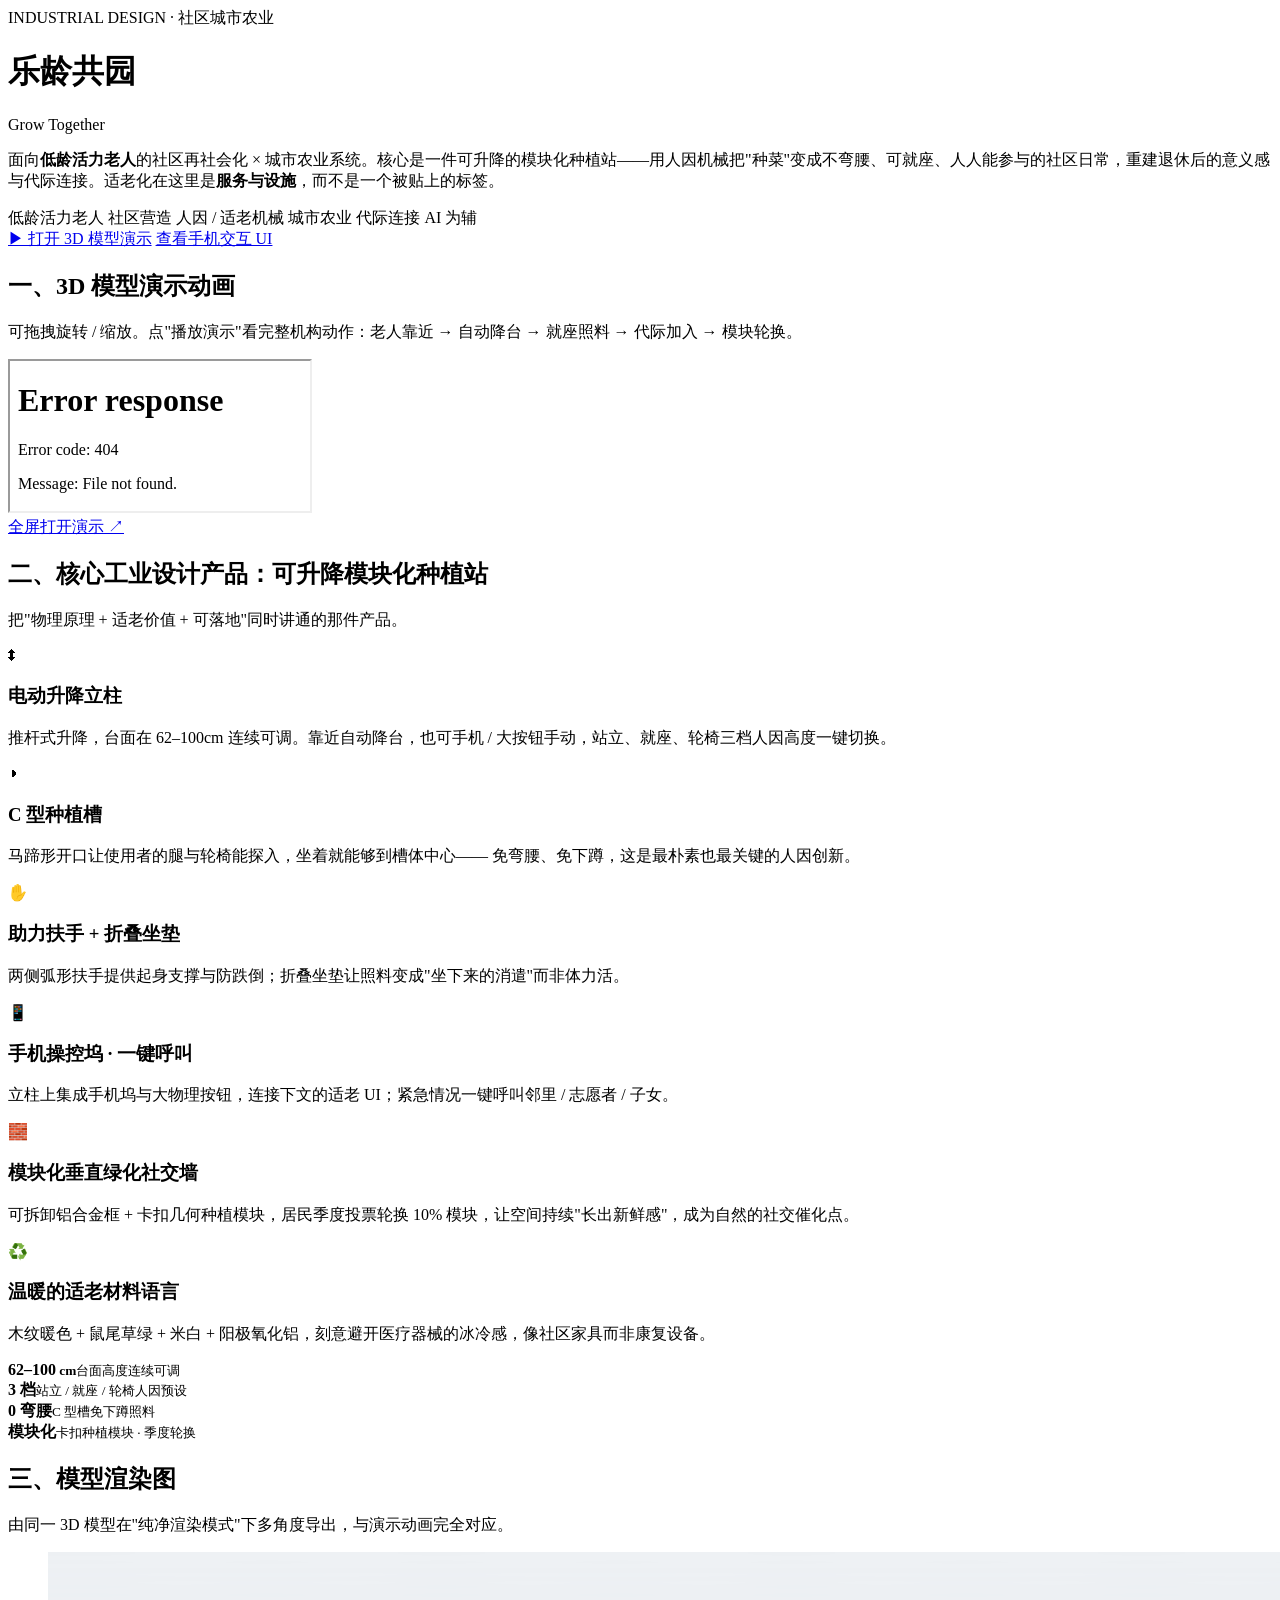
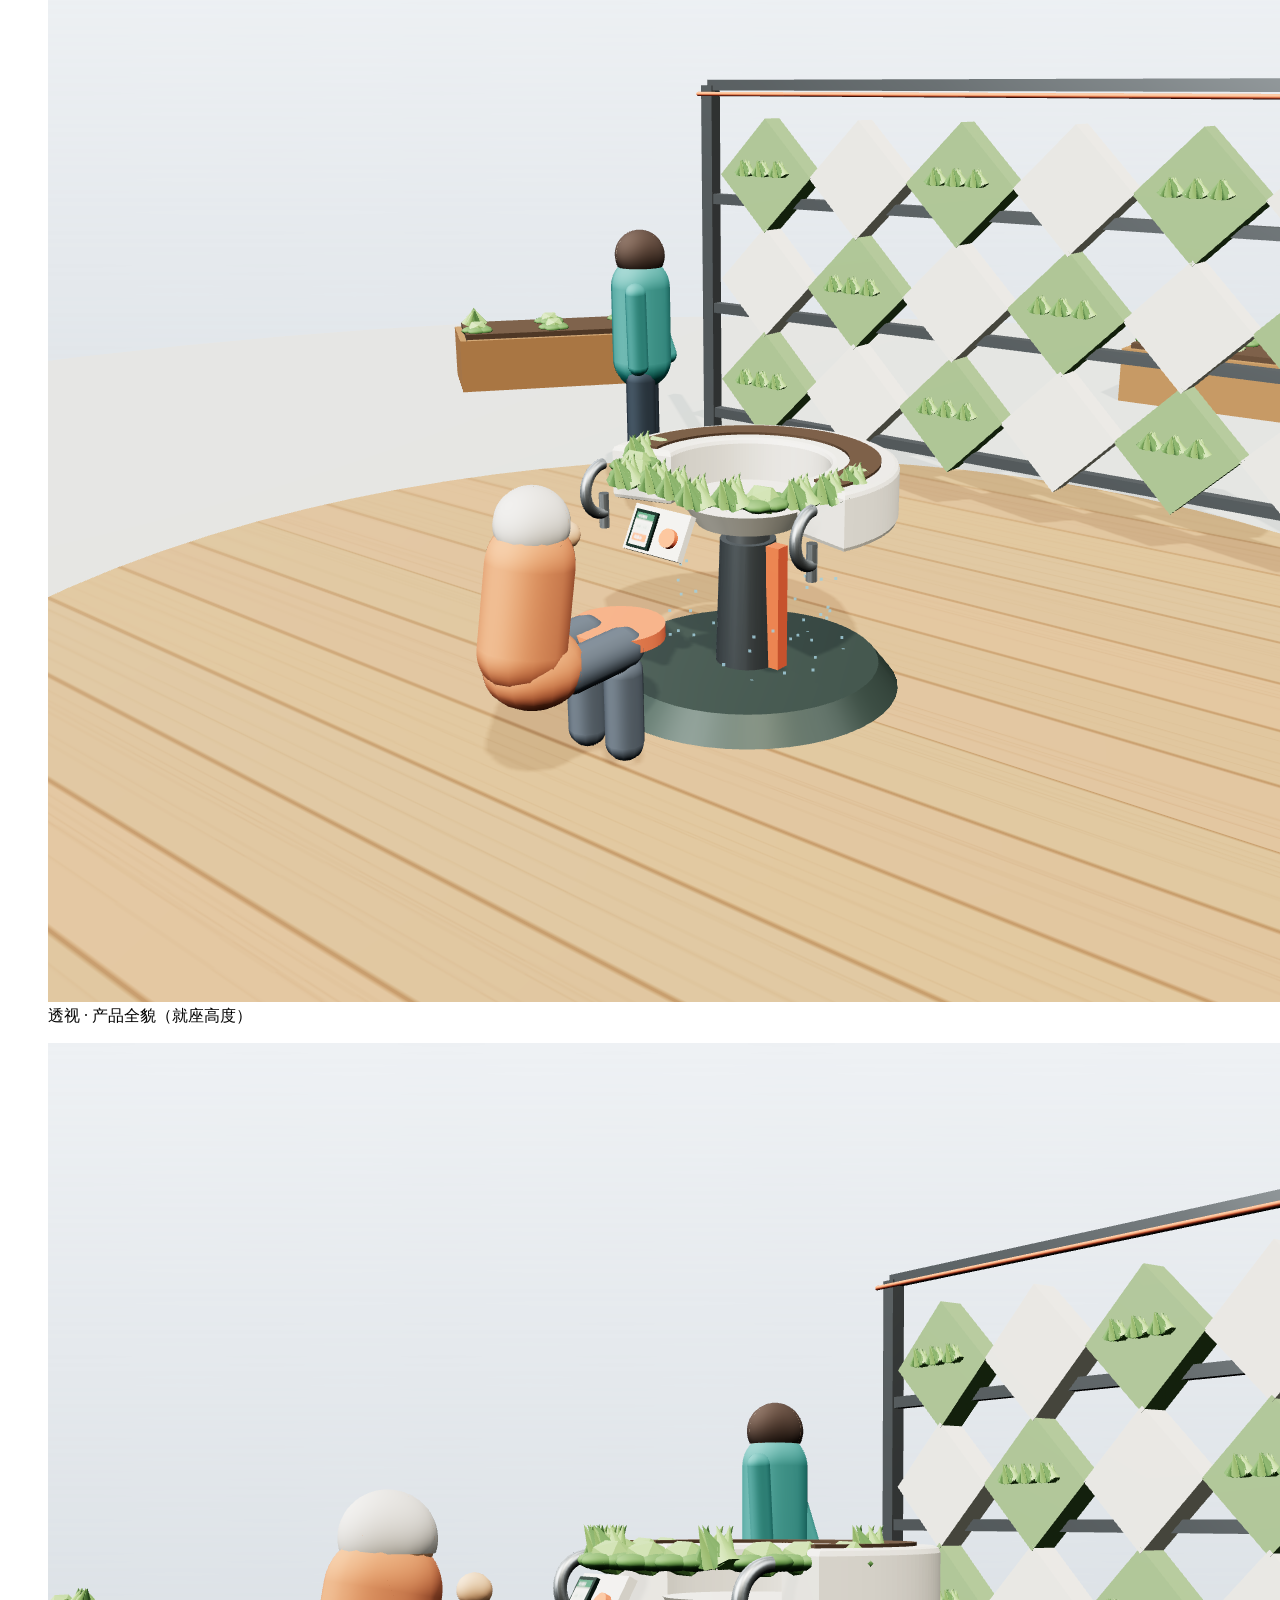
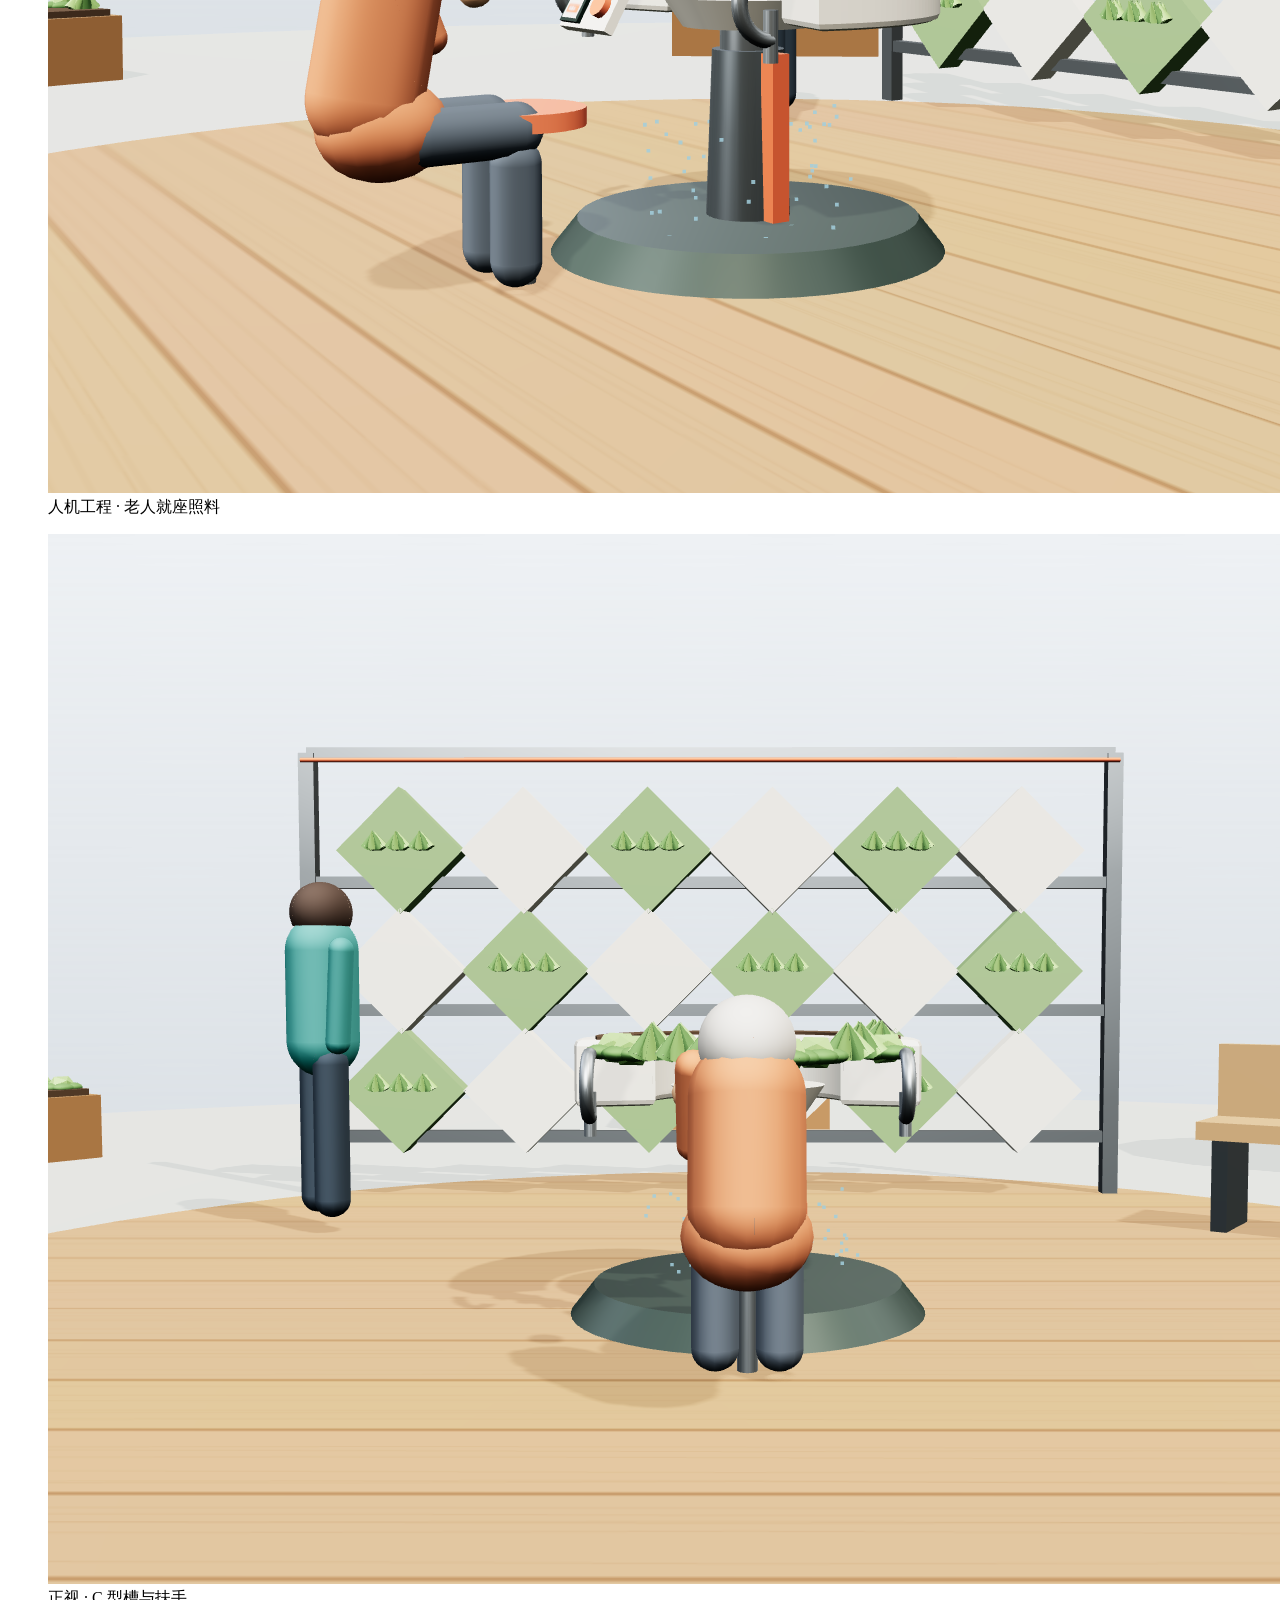
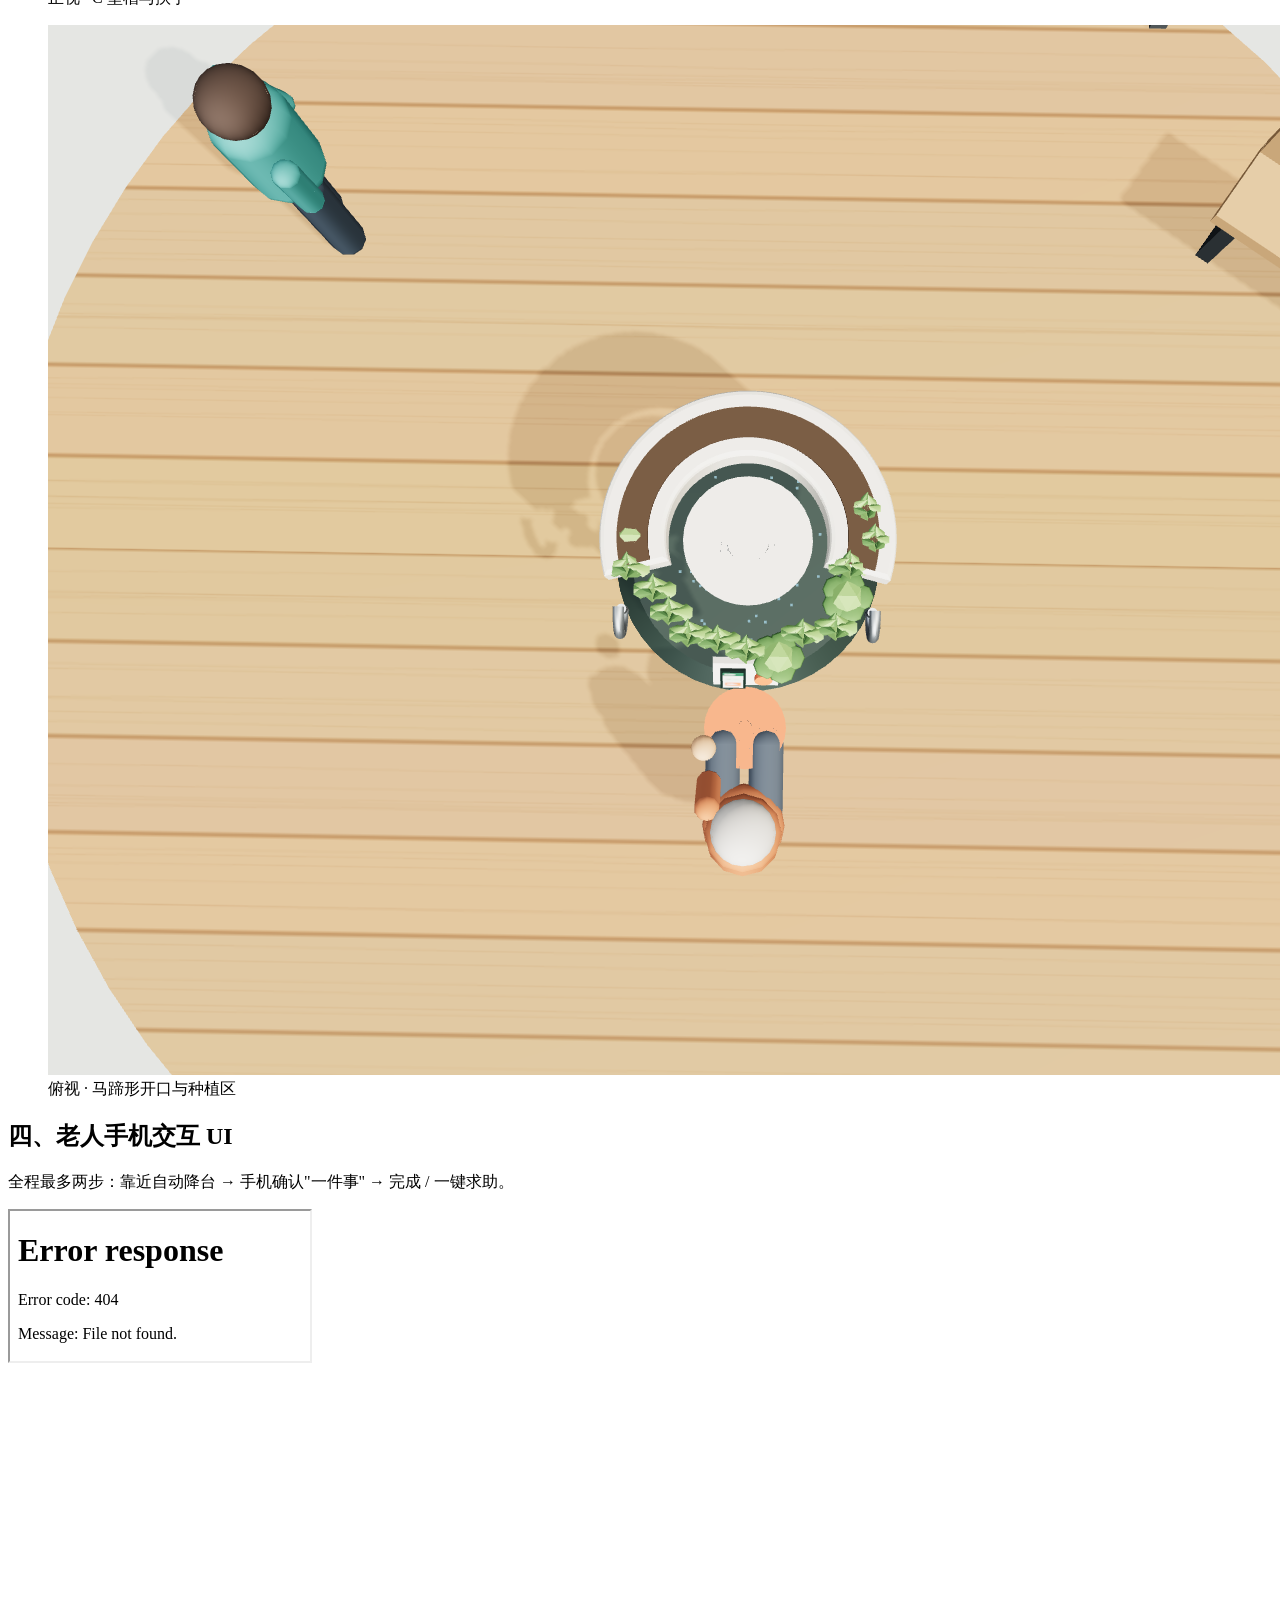
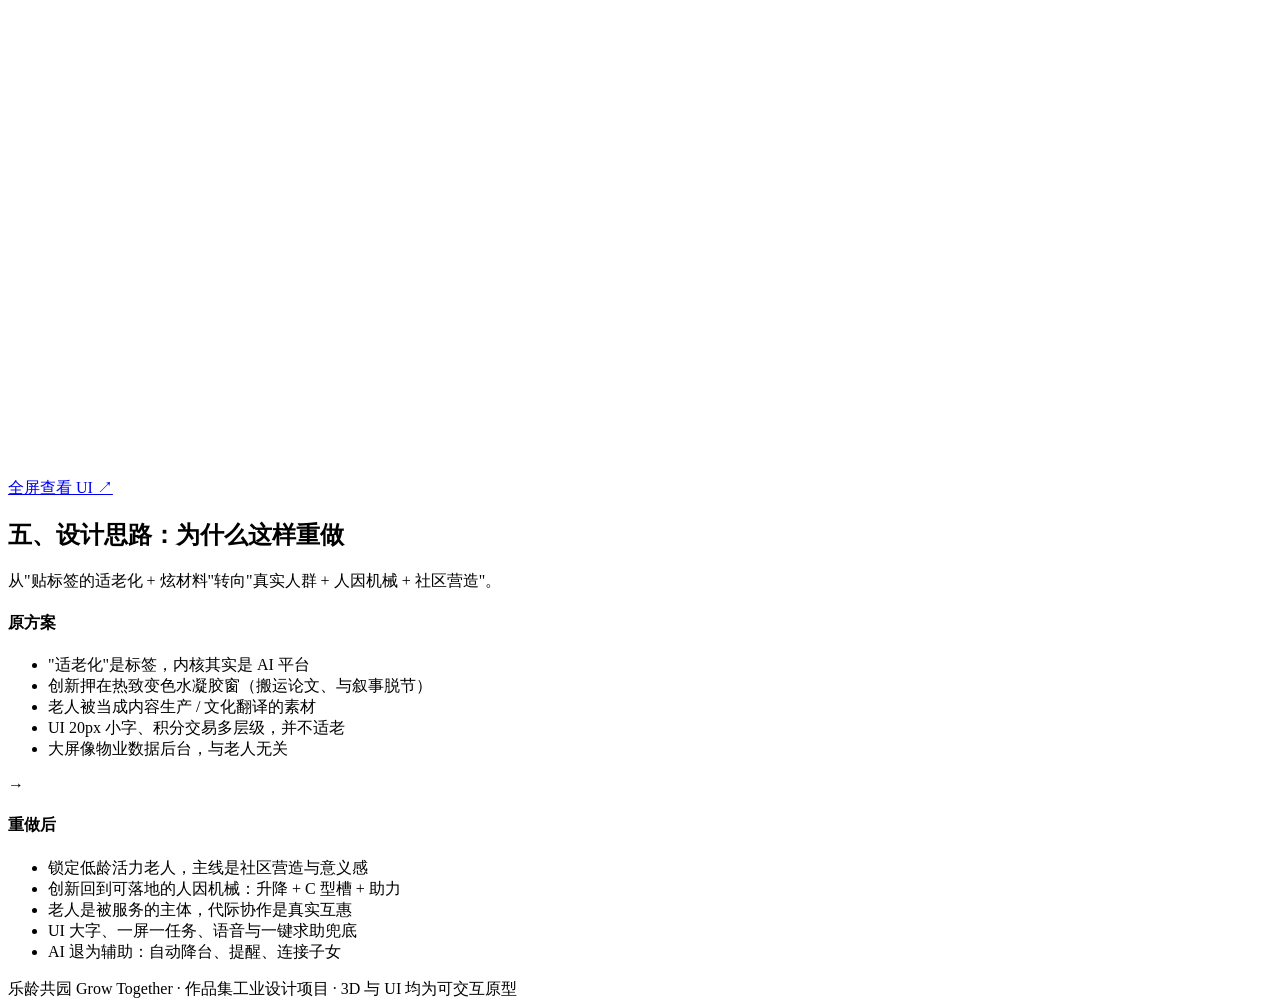
==== senior-garden/index.html @ 2965eadc "Add project overview page and exported model render stills Co-authored-by: Eunimi <Eunimi@users.nore" ====
<!DOCTYPE html>
<html lang="zh-CN">
  <head>
    <meta charset="UTF-8" />
    <meta name="viewport" content="width=device-width, initial-scale=1.0" />
    <title>乐龄共园 Grow Together · 社区城市农业工业设计</title>
    <link rel="preconnect" href="https://fonts.googleapis.com" />
    <link
      href="https://fonts.googleapis.com/css2?family=Noto+Sans+SC:wght@400;500;700;900&display=swap"
      rel="stylesheet"
    />
    <link rel="stylesheet" href="./css/project.css" />
  </head>
  <body class="doc-page">
    <header class="hero">
      <div class="wrap">
        <div class="kicker">INDUSTRIAL DESIGN · 社区城市农业</div>
        <h1>乐龄共园</h1>
        <div class="en">Grow Together</div>
        <p class="lead">
          面向<strong>低龄活力老人</strong>的社区再社会化 ×
          城市农业系统。核心是一件可升降的模块化种植站——用人因机械把"种菜"变成不弯腰、可就座、人人能参与的社区日常，重建退休后的意义感与代际连接。适老化在这里是<strong>服务与设施</strong>，而不是一个被贴上的标签。
        </p>
        <div class="tags">
          <span>低龄活力老人</span>
          <span>社区营造</span>
          <span>人因 / 适老机械</span>
          <span>城市农业</span>
          <span>代际连接</span>
          <span>AI 为辅</span>
        </div>
        <div class="cta-row" style="justify-content: center">
          <a class="cta" href="./model.html">▶ 打开 3D 模型演示</a>
          <a class="cta ghost" href="./ui.html">查看手机交互 UI</a>
        </div>
      </div>
    </header>

    <main class="wrap">
      <!-- 3D DEMO -->
      <section class="section" id="demo">
        <h2>一、3D 模型演示动画</h2>
        <p class="sec-sub">
          可拖拽旋转 / 缩放。点"播放演示"看完整机构动作：老人靠近 → 自动降台 →
          就座照料 → 代际加入 → 模块轮换。
        </p>
        <div class="embed">
          <iframe src="./model.html?embed=1" title="乐龄共园 3D 模型演示" loading="lazy"></iframe>
        </div>
        <div class="cta-row">
          <a class="cta" href="./model.html" target="_blank">全屏打开演示 ↗</a>
        </div>
      </section>

      <!-- PRODUCT -->
      <section class="section">
        <h2>二、核心工业设计产品：可升降模块化种植站</h2>
        <p class="sec-sub">把"物理原理 + 适老价值 + 可落地"同时讲通的那件产品。</p>
        <div class="grid-3">
          <div class="feat">
            <div class="fi">⬍</div>
            <h3>电动升降立柱</h3>
            <p>
              推杆式升降，台面在 62–100cm 连续可调。靠近自动降台，也可手机 /
              大按钮手动，站立、就座、轮椅三档人因高度一键切换。
            </p>
          </div>
          <div class="feat">
            <div class="fi">◗</div>
            <h3>C 型种植槽</h3>
            <p>
              马蹄形开口让使用者的腿与轮椅能探入，坐着就能够到槽体中心——
              免弯腰、免下蹲，这是最朴素也最关键的人因创新。
            </p>
          </div>
          <div class="feat">
            <div class="fi">✋</div>
            <h3>助力扶手 + 折叠坐垫</h3>
            <p>
              两侧弧形扶手提供起身支撑与防跌倒；折叠坐垫让照料变成"坐下来的消遣"而非体力活。
            </p>
          </div>
          <div class="feat">
            <div class="fi">📱</div>
            <h3>手机操控坞 · 一键呼叫</h3>
            <p>
              立柱上集成手机坞与大物理按钮，连接下文的适老 UI；紧急情况一键呼叫邻里 /
              志愿者 / 子女。
            </p>
          </div>
          <div class="feat">
            <div class="fi">🧱</div>
            <h3>模块化垂直绿化社交墙</h3>
            <p>
              可拆卸铝合金框 + 卡扣几何种植模块，居民季度投票轮换 10%
              模块，让空间持续"长出新鲜感"，成为自然的社交催化点。
            </p>
          </div>
          <div class="feat">
            <div class="fi">♻️</div>
            <h3>温暖的适老材料语言</h3>
            <p>
              木纹暖色 + 鼠尾草绿 + 米白 + 阳极氧化铝，刻意避开医疗器械的冰冷感，像社区家具而非康复设备。
            </p>
          </div>
        </div>
        <div class="spec">
          <div><b>62–100<small> cm</small></b><small>台面高度连续可调</small></div>
          <div><b>3 档</b><small>站立 / 就座 / 轮椅人因预设</small></div>
          <div><b>0 弯腰</b><small>C 型槽免下蹲照料</small></div>
          <div><b>模块化</b><small>卡扣种植模块 · 季度轮换</small></div>
        </div>
      </section>

      <!-- RENDERS -->
      <section class="section" id="renders">
        <h2>三、模型渲染图</h2>
        <p class="sec-sub">
          由同一 3D 模型在"纯净渲染模式"下多角度导出，与演示动画完全对应。
        </p>
        <div class="render-grid">
          <figure>
            <img src="./renders/render-persp.png" alt="透视渲染图" />
            <figcaption>透视 · 产品全貌（就座高度）</figcaption>
          </figure>
          <figure>
            <img src="./renders/render-ergo.png" alt="人机工程视角渲染图" />
            <figcaption>人机工程 · 老人就座照料</figcaption>
          </figure>
          <figure>
            <img src="./renders/render-front.png" alt="正视渲染图" />
            <figcaption>正视 · C 型槽与扶手</figcaption>
          </figure>
          <figure>
            <img src="./renders/render-top.png" alt="俯视渲染图" />
            <figcaption>俯视 · 马蹄形开口与种植区</figcaption>
          </figure>
        </div>
      </section>

      <!-- UI -->
      <section class="section" id="ui">
        <h2>四、老人手机交互 UI</h2>
        <p class="sec-sub">
          全程最多两步：靠近自动降台 → 手机确认"一件事" → 完成 / 一键求助。
        </p>
        <div class="embed" style="aspect-ratio: 16 / 11">
          <iframe src="./ui.html" title="乐龄共园手机 UI" loading="lazy"></iframe>
        </div>
        <div class="cta-row">
          <a class="cta" href="./ui.html" target="_blank">全屏查看 UI ↗</a>
        </div>
      </section>

      <!-- DESIGN PIVOT -->
      <section class="section">
        <h2>五、设计思路：为什么这样重做</h2>
        <p class="sec-sub">
          从"贴标签的适老化 + 炫材料"转向"真实人群 + 人因机械 + 社区营造"。
        </p>
        <div class="pivot">
          <div class="col was">
            <h4>原方案</h4>
            <ul>
              <li>"适老化"是标签，内核其实是 AI 平台</li>
              <li>创新押在热致变色水凝胶窗（搬运论文、与叙事脱节）</li>
              <li>老人被当成内容生产 / 文化翻译的素材</li>
              <li>UI 20px 小字、积分交易多层级，并不适老</li>
              <li>大屏像物业数据后台，与老人无关</li>
            </ul>
          </div>
          <div class="arrow">→</div>
          <div class="col now">
            <h4>重做后</h4>
            <ul>
              <li>锁定低龄活力老人，主线是社区营造与意义感</li>
              <li>创新回到可落地的人因机械：升降 + C 型槽 + 助力</li>
              <li>老人是被服务的主体，代际协作是真实互惠</li>
              <li>UI 大字、一屏一任务、语音与一键求助兜底</li>
              <li>AI 退为辅助：自动降台、提醒、连接子女</li>
            </ul>
          </div>
        </div>
      </section>
    </main>

    <footer class="footer">
      <div class="wrap">
        乐龄共园 Grow Together · 作品集工业设计项目 · 3D 与 UI 均为可交互原型
      </div>
    </footer>
  </body>
</html>
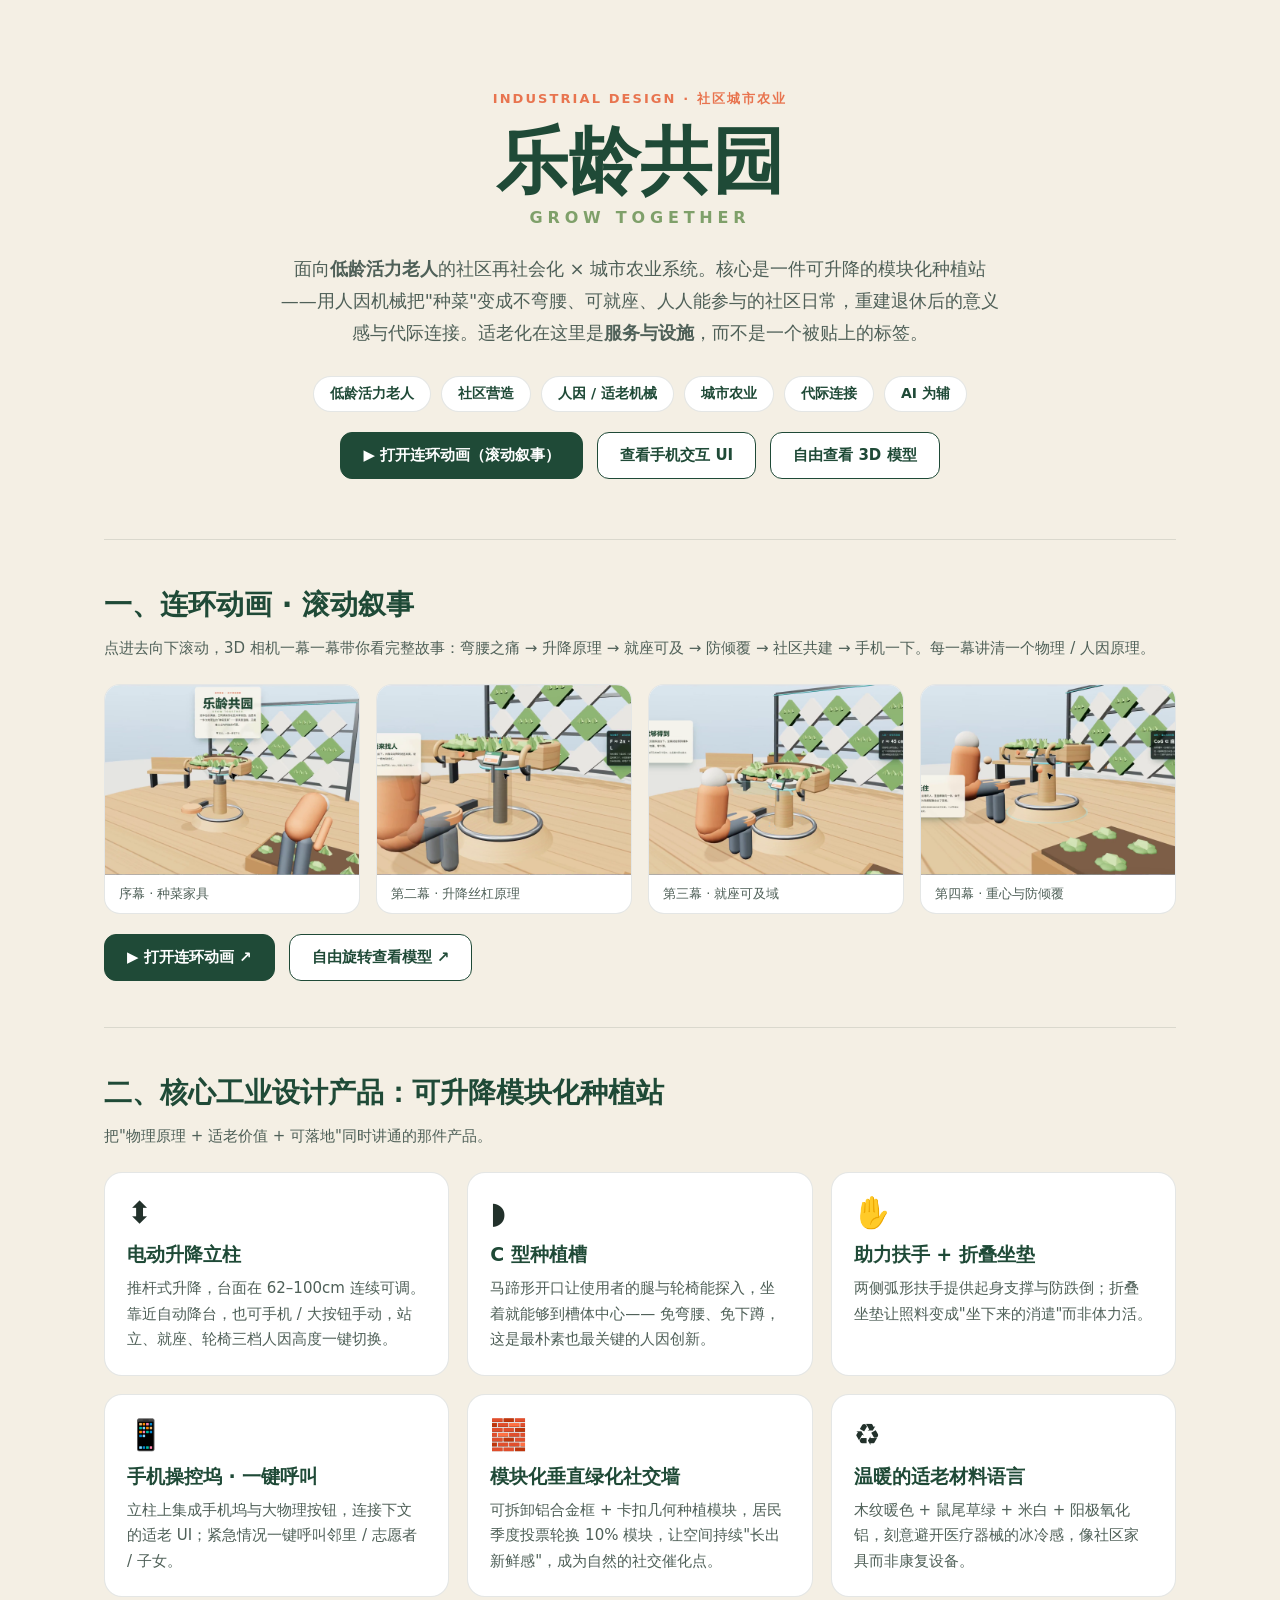
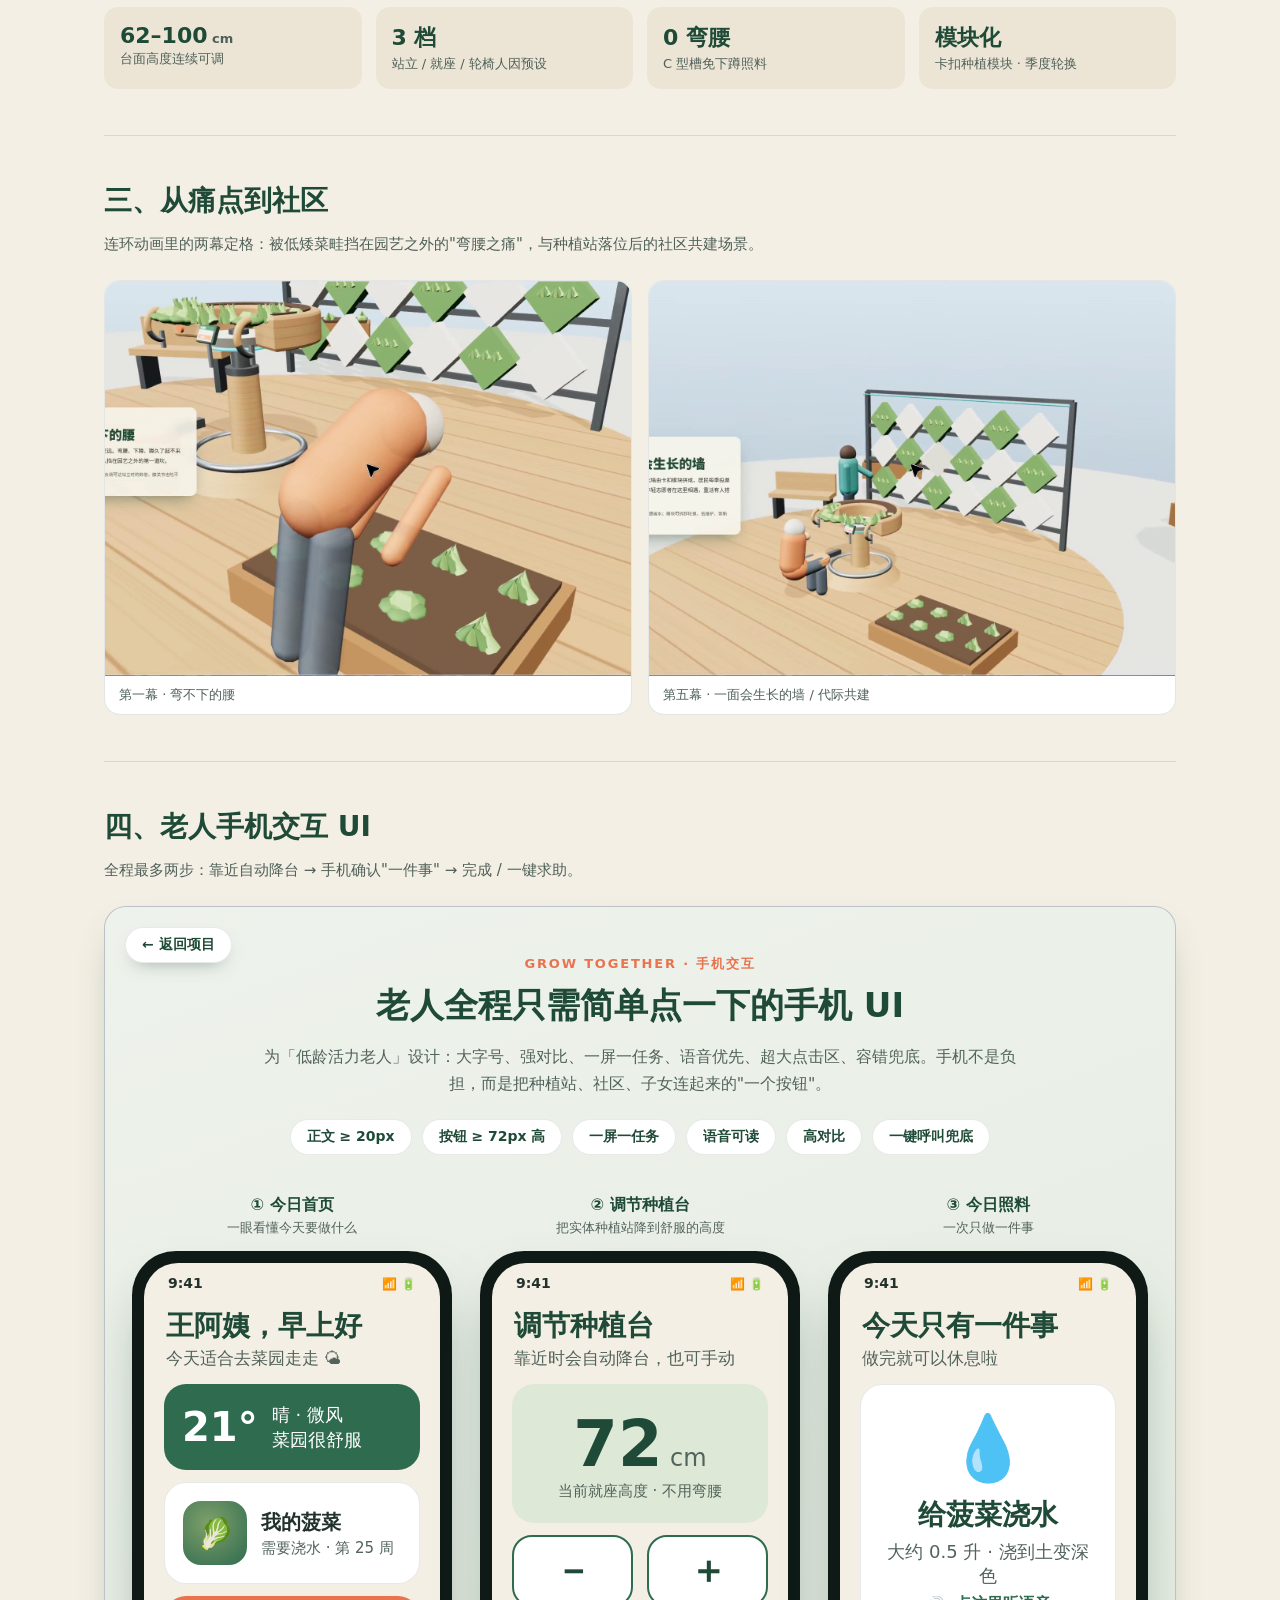
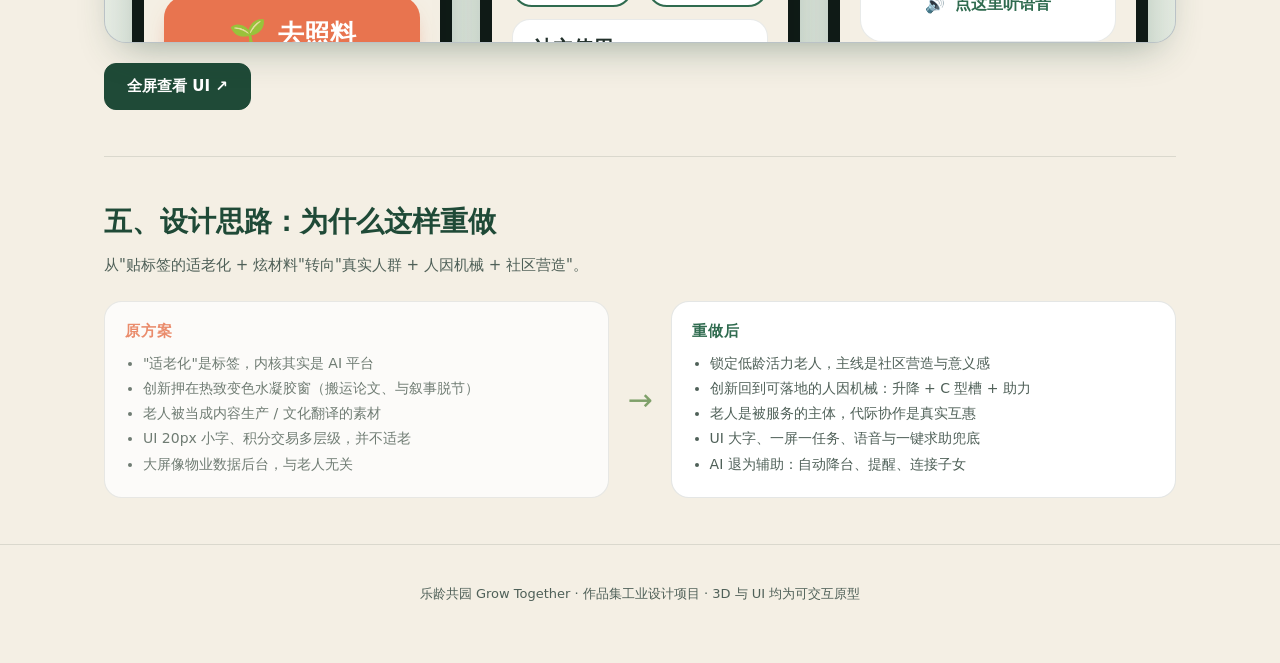
==== commit 1a948ff9: "Overview: lead with story experience, swap renders for new-station scene stills Co-authored-by: Euni" ====
--- a/senior-garden/index.html
+++ b/senior-garden/index.html
@@ -30,25 +30,30 @@
           <span>AI 为辅</span>
         </div>
         <div class="cta-row" style="justify-content: center">
-          <a class="cta" href="./model.html">▶ 打开 3D 模型演示</a>
+          <a class="cta" href="./story.html">▶ 打开连环动画（滚动叙事）</a>
           <a class="cta ghost" href="./ui.html">查看手机交互 UI</a>
+          <a class="cta ghost" href="./model.html">自由查看 3D 模型</a>
         </div>
       </div>
     </header>
 
     <main class="wrap">
-      <!-- 3D DEMO -->
-      <section class="section" id="demo">
-        <h2>一、3D 模型演示动画</h2>
+      <!-- STORY / 连环动画 -->
+      <section class="section" id="story">
+        <h2>一、连环动画 · 滚动叙事</h2>
         <p class="sec-sub">
-          可拖拽旋转 / 缩放。点"播放演示"看完整机构动作：老人靠近 → 自动降台 →
-          就座照料 → 代际加入 → 模块轮换。
+          点进去向下滚动，3D 相机一幕一幕带你看完整故事：弯腰之痛 → 升降原理 →
+          就座可及 → 防倾覆 → 社区共建 → 手机一下。每一幕讲清一个物理 / 人因原理。
         </p>
-        <div class="embed">
-          <iframe src="./model.html?embed=1" title="乐龄共园 3D 模型演示" loading="lazy"></iframe>
+        <div class="render-grid">
+          <figure><img src="./scenes/scene-hero.png" alt="序幕" /><figcaption>序幕 · 种菜家具</figcaption></figure>
+          <figure><img src="./scenes/scene-lift.png" alt="升降原理" /><figcaption>第二幕 · 升降丝杠原理</figcaption></figure>
+          <figure><img src="./scenes/scene-reach.png" alt="可及域" /><figcaption>第三幕 · 就座可及域</figcaption></figure>
+          <figure><img src="./scenes/scene-stable.png" alt="防倾覆" /><figcaption>第四幕 · 重心与防倾覆</figcaption></figure>
         </div>
         <div class="cta-row">
-          <a class="cta" href="./model.html" target="_blank">全屏打开演示 ↗</a>
+          <a class="cta" href="./story.html" target="_blank">▶ 打开连环动画 ↗</a>
+          <a class="cta ghost" href="./model.html" target="_blank">自由旋转查看模型 ↗</a>
         </div>
       </section>
 
@@ -112,28 +117,20 @@
         </div>
       </section>
 
-      <!-- RENDERS -->
+      <!-- STORY STILLS: pain -> community -->
       <section class="section" id="renders">
-        <h2>三、模型渲染图</h2>
+        <h2>三、从痛点到社区</h2>
         <p class="sec-sub">
-          由同一 3D 模型在"纯净渲染模式"下多角度导出，与演示动画完全对应。
+          连环动画里的两幕定格：被低矮菜畦挡在园艺之外的"弯腰之痛"，与种植站落位后的社区共建场景。
         </p>
         <div class="render-grid">
           <figure>
-            <img src="./renders/render-persp.png" alt="透视渲染图" />
-            <figcaption>透视 · 产品全貌（就座高度）</figcaption>
+            <img src="./scenes/scene-problem.png" alt="弯腰之痛" />
+            <figcaption>第一幕 · 弯不下的腰</figcaption>
           </figure>
           <figure>
-            <img src="./renders/render-ergo.png" alt="人机工程视角渲染图" />
-            <figcaption>人机工程 · 老人就座照料</figcaption>
-          </figure>
-          <figure>
-            <img src="./renders/render-front.png" alt="正视渲染图" />
-            <figcaption>正视 · C 型槽与扶手</figcaption>
-          </figure>
-          <figure>
-            <img src="./renders/render-top.png" alt="俯视渲染图" />
-            <figcaption>俯视 · 马蹄形开口与种植区</figcaption>
+            <img src="./scenes/scene-community.png" alt="社区共建" />
+            <figcaption>第五幕 · 一面会生长的墙 / 代际共建</figcaption>
           </figure>
         </div>
       </section>
--- a/senior-garden/css/project.css
+++ b/senior-garden/css/project.css
@@ -0,0 +1,466 @@
+:root {
+  --ink: #22312b;
+  --ink-soft: #4f6058;
+  --paper: #f4efe4;
+  --paper-2: #ece5d6;
+  --green: #2f6b4f;
+  --green-deep: #1f4a37;
+  --sage: #7fa06a;
+  --coral: #e8744f;
+  --line: rgba(34, 49, 43, 0.12);
+  --shadow: 0 18px 40px -18px rgba(31, 74, 55, 0.45);
+  font-family: "Noto Sans SC", system-ui, -apple-system, sans-serif;
+}
+
+* {
+  box-sizing: border-box;
+}
+html,
+body {
+  margin: 0;
+  padding: 0;
+  color: var(--ink);
+  background: var(--paper);
+}
+
+/* ============================ 3D MODEL PAGE ============================ */
+.model-page {
+  overflow: hidden;
+}
+#scene-root {
+  position: fixed;
+  inset: 0;
+  width: 100vw;
+  height: 100vh;
+}
+#scene {
+  display: block;
+  width: 100%;
+  height: 100%;
+}
+
+.scene-topbar {
+  position: absolute;
+  top: 18px;
+  left: 20px;
+  right: 20px;
+  display: flex;
+  justify-content: space-between;
+  align-items: center;
+  gap: 16px;
+  pointer-events: none;
+  z-index: 6;
+}
+.brand {
+  display: flex;
+  align-items: center;
+  gap: 12px;
+  background: rgba(244, 239, 228, 0.82);
+  backdrop-filter: blur(8px);
+  padding: 10px 16px;
+  border-radius: 14px;
+  box-shadow: var(--shadow);
+}
+.brand-mark {
+  width: 30px;
+  height: 30px;
+  border-radius: 9px;
+  background: radial-gradient(circle at 30% 30%, var(--sage), var(--green-deep));
+  flex: none;
+}
+.brand-text strong {
+  display: block;
+  font-size: 15px;
+  letter-spacing: 0.02em;
+  color: var(--green-deep);
+}
+.brand-text small {
+  display: block;
+  font-size: 11px;
+  color: var(--ink-soft);
+  margin-top: 2px;
+}
+.phase-pill {
+  background: var(--green-deep);
+  color: #fff;
+  padding: 10px 18px;
+  border-radius: 999px;
+  font-weight: 700;
+  font-size: 14px;
+  box-shadow: var(--shadow);
+}
+
+.scene-caption {
+  position: absolute;
+  left: 50%;
+  bottom: 112px;
+  transform: translateX(-50%);
+  max-width: min(680px, 90vw);
+  text-align: center;
+  background: rgba(31, 74, 55, 0.86);
+  color: #f4efe4;
+  padding: 12px 22px;
+  border-radius: 14px;
+  font-size: 15px;
+  line-height: 1.5;
+  z-index: 6;
+  box-shadow: var(--shadow);
+}
+
+.scene-controls {
+  position: absolute;
+  left: 50%;
+  bottom: 20px;
+  transform: translateX(-50%);
+  display: flex;
+  flex-wrap: wrap;
+  gap: 10px 14px;
+  justify-content: center;
+  align-items: center;
+  background: rgba(244, 239, 228, 0.9);
+  backdrop-filter: blur(10px);
+  padding: 12px 16px;
+  border-radius: 18px;
+  z-index: 6;
+  box-shadow: var(--shadow);
+  max-width: 94vw;
+}
+.ctl-group {
+  display: flex;
+  align-items: center;
+  gap: 8px;
+  padding-right: 14px;
+  border-right: 1px solid var(--line);
+}
+.ctl-group:last-child {
+  border-right: none;
+  padding-right: 0;
+}
+.ctl-label {
+  font-size: 12px;
+  color: var(--ink-soft);
+  font-weight: 700;
+}
+.ctl-readout {
+  font-size: 13px;
+  color: var(--green-deep);
+  font-weight: 700;
+  min-width: 76px;
+}
+.btn {
+  font-family: inherit;
+  font-size: 13px;
+  font-weight: 600;
+  color: var(--green-deep);
+  background: #fff;
+  border: 1px solid var(--line);
+  border-radius: 10px;
+  padding: 8px 12px;
+  cursor: pointer;
+  transition: all 0.15s ease;
+  white-space: nowrap;
+}
+.btn:hover {
+  background: var(--paper-2);
+  transform: translateY(-1px);
+}
+.btn-primary {
+  background: var(--coral);
+  color: #fff;
+  border-color: var(--coral);
+}
+.btn-primary:hover {
+  background: #d9633e;
+}
+
+.annotations {
+  position: absolute;
+  inset: 0;
+  pointer-events: none;
+  z-index: 5;
+}
+.anno {
+  position: absolute;
+  top: 0;
+  left: 0;
+  display: flex;
+  align-items: center;
+  gap: 6px;
+  transform: translate(-9999px, -9999px);
+  will-change: transform;
+}
+.anno-dot {
+  width: 10px;
+  height: 10px;
+  border-radius: 50%;
+  background: var(--coral);
+  border: 2px solid #fff;
+  box-shadow: 0 2px 6px rgba(0, 0, 0, 0.25);
+  flex: none;
+}
+.anno-text {
+  background: rgba(255, 255, 255, 0.92);
+  color: var(--green-deep);
+  font-size: 12px;
+  font-weight: 600;
+  padding: 4px 9px;
+  border-radius: 8px;
+  box-shadow: 0 4px 10px rgba(0, 0, 0, 0.12);
+  white-space: nowrap;
+}
+
+.loading {
+  position: absolute;
+  inset: 0;
+  display: flex;
+  align-items: center;
+  justify-content: center;
+  font-size: 16px;
+  color: var(--ink-soft);
+  background: var(--paper);
+  z-index: 10;
+}
+
+/* pure render mode hides overlays */
+.model-page.pure [data-ui],
+.model-page.pure .annotations {
+  display: none !important;
+}
+
+/* ============================ LANDING / OVERVIEW PAGE ============================ */
+.doc-page {
+  background: var(--paper);
+  overflow-x: hidden;
+}
+.wrap {
+  max-width: 1120px;
+  margin: 0 auto;
+  padding: 0 24px;
+}
+.hero {
+  padding: 90px 0 60px;
+  text-align: center;
+}
+.hero .kicker {
+  color: var(--coral);
+  font-weight: 700;
+  letter-spacing: 0.16em;
+  font-size: 13px;
+}
+.hero h1 {
+  font-size: clamp(38px, 6vw, 72px);
+  line-height: 1.05;
+  color: var(--green-deep);
+  margin: 16px 0 8px;
+  font-weight: 900;
+}
+.hero .en {
+  font-size: 16px;
+  letter-spacing: 0.3em;
+  color: var(--sage);
+  text-transform: uppercase;
+  font-weight: 700;
+}
+.hero .lead {
+  max-width: 720px;
+  margin: 26px auto 0;
+  font-size: 18px;
+  line-height: 1.8;
+  color: var(--ink-soft);
+}
+.tags {
+  display: flex;
+  flex-wrap: wrap;
+  gap: 10px;
+  justify-content: center;
+  margin-top: 26px;
+}
+.tags span {
+  background: #fff;
+  border: 1px solid var(--line);
+  border-radius: 999px;
+  padding: 8px 16px;
+  font-size: 14px;
+  font-weight: 600;
+  color: var(--green-deep);
+}
+
+.section {
+  padding: 46px 0;
+  border-top: 1px solid var(--line);
+}
+.section h2 {
+  font-size: 28px;
+  color: var(--green-deep);
+  margin: 0 0 6px;
+}
+.section .sec-sub {
+  color: var(--ink-soft);
+  font-size: 15px;
+  margin-bottom: 26px;
+}
+
+.embed {
+  position: relative;
+  width: 100%;
+  aspect-ratio: 16 / 10;
+  border-radius: 22px;
+  overflow: hidden;
+  box-shadow: var(--shadow);
+  border: 1px solid var(--line);
+  background: #cfd6dc;
+}
+.embed iframe {
+  width: 100%;
+  height: 100%;
+  border: 0;
+  display: block;
+}
+.cta-row {
+  display: flex;
+  flex-wrap: wrap;
+  gap: 14px;
+  margin-top: 20px;
+}
+.cta {
+  display: inline-flex;
+  align-items: center;
+  gap: 8px;
+  text-decoration: none;
+  font-weight: 700;
+  font-size: 15px;
+  padding: 13px 22px;
+  border-radius: 12px;
+  background: var(--green-deep);
+  color: #fff;
+  border: 1px solid var(--green-deep);
+  transition: transform 0.15s ease;
+}
+.cta.ghost {
+  background: #fff;
+  color: var(--green-deep);
+}
+.cta:hover {
+  transform: translateY(-2px);
+}
+
+.grid-3 {
+  display: grid;
+  grid-template-columns: repeat(auto-fit, minmax(260px, 1fr));
+  gap: 18px;
+}
+.feat {
+  background: #fff;
+  border: 1px solid var(--line);
+  border-radius: 18px;
+  padding: 22px;
+}
+.feat .fi {
+  font-size: 30px;
+}
+.feat h3 {
+  margin: 12px 0 8px;
+  font-size: 19px;
+  color: var(--green-deep);
+}
+.feat p {
+  margin: 0;
+  font-size: 15px;
+  line-height: 1.7;
+  color: var(--ink-soft);
+}
+.spec {
+  display: grid;
+  grid-template-columns: repeat(auto-fit, minmax(180px, 1fr));
+  gap: 14px;
+  margin-top: 10px;
+}
+.spec div {
+  background: var(--paper-2);
+  border-radius: 14px;
+  padding: 16px;
+}
+.spec b {
+  display: block;
+  color: var(--green-deep);
+  font-size: 22px;
+}
+.spec small {
+  color: var(--ink-soft);
+  font-size: 13px;
+}
+.pivot {
+  display: grid;
+  grid-template-columns: 1fr auto 1fr;
+  gap: 18px;
+  align-items: center;
+}
+.pivot .col {
+  background: #fff;
+  border: 1px solid var(--line);
+  border-radius: 18px;
+  padding: 20px;
+}
+.pivot .col.was {
+  opacity: 0.8;
+}
+.pivot .col h4 {
+  margin: 0 0 10px;
+  font-size: 15px;
+  color: var(--coral);
+  letter-spacing: 0.08em;
+}
+.pivot .col.now h4 {
+  color: var(--green);
+}
+.pivot ul {
+  margin: 0;
+  padding-left: 18px;
+  color: var(--ink-soft);
+  font-size: 14px;
+  line-height: 1.8;
+}
+.pivot .arrow {
+  font-size: 30px;
+  color: var(--sage);
+  text-align: center;
+}
+.render-grid {
+  display: grid;
+  grid-template-columns: repeat(auto-fit, minmax(240px, 1fr));
+  gap: 16px;
+}
+.render-grid figure {
+  margin: 0;
+  background: #fff;
+  border: 1px solid var(--line);
+  border-radius: 16px;
+  overflow: hidden;
+}
+.render-grid img {
+  width: 100%;
+  display: block;
+  aspect-ratio: 4 / 3;
+  object-fit: cover;
+  background: #e4e9ec;
+}
+.render-grid figcaption {
+  padding: 10px 14px;
+  font-size: 13px;
+  color: var(--ink-soft);
+}
+.footer {
+  padding: 40px 0 60px;
+  text-align: center;
+  color: var(--ink-soft);
+  font-size: 13px;
+  border-top: 1px solid var(--line);
+}
+@media (max-width: 720px) {
+  .pivot {
+    grid-template-columns: 1fr;
+  }
+  .pivot .arrow {
+    transform: rotate(90deg);
+  }
+}
